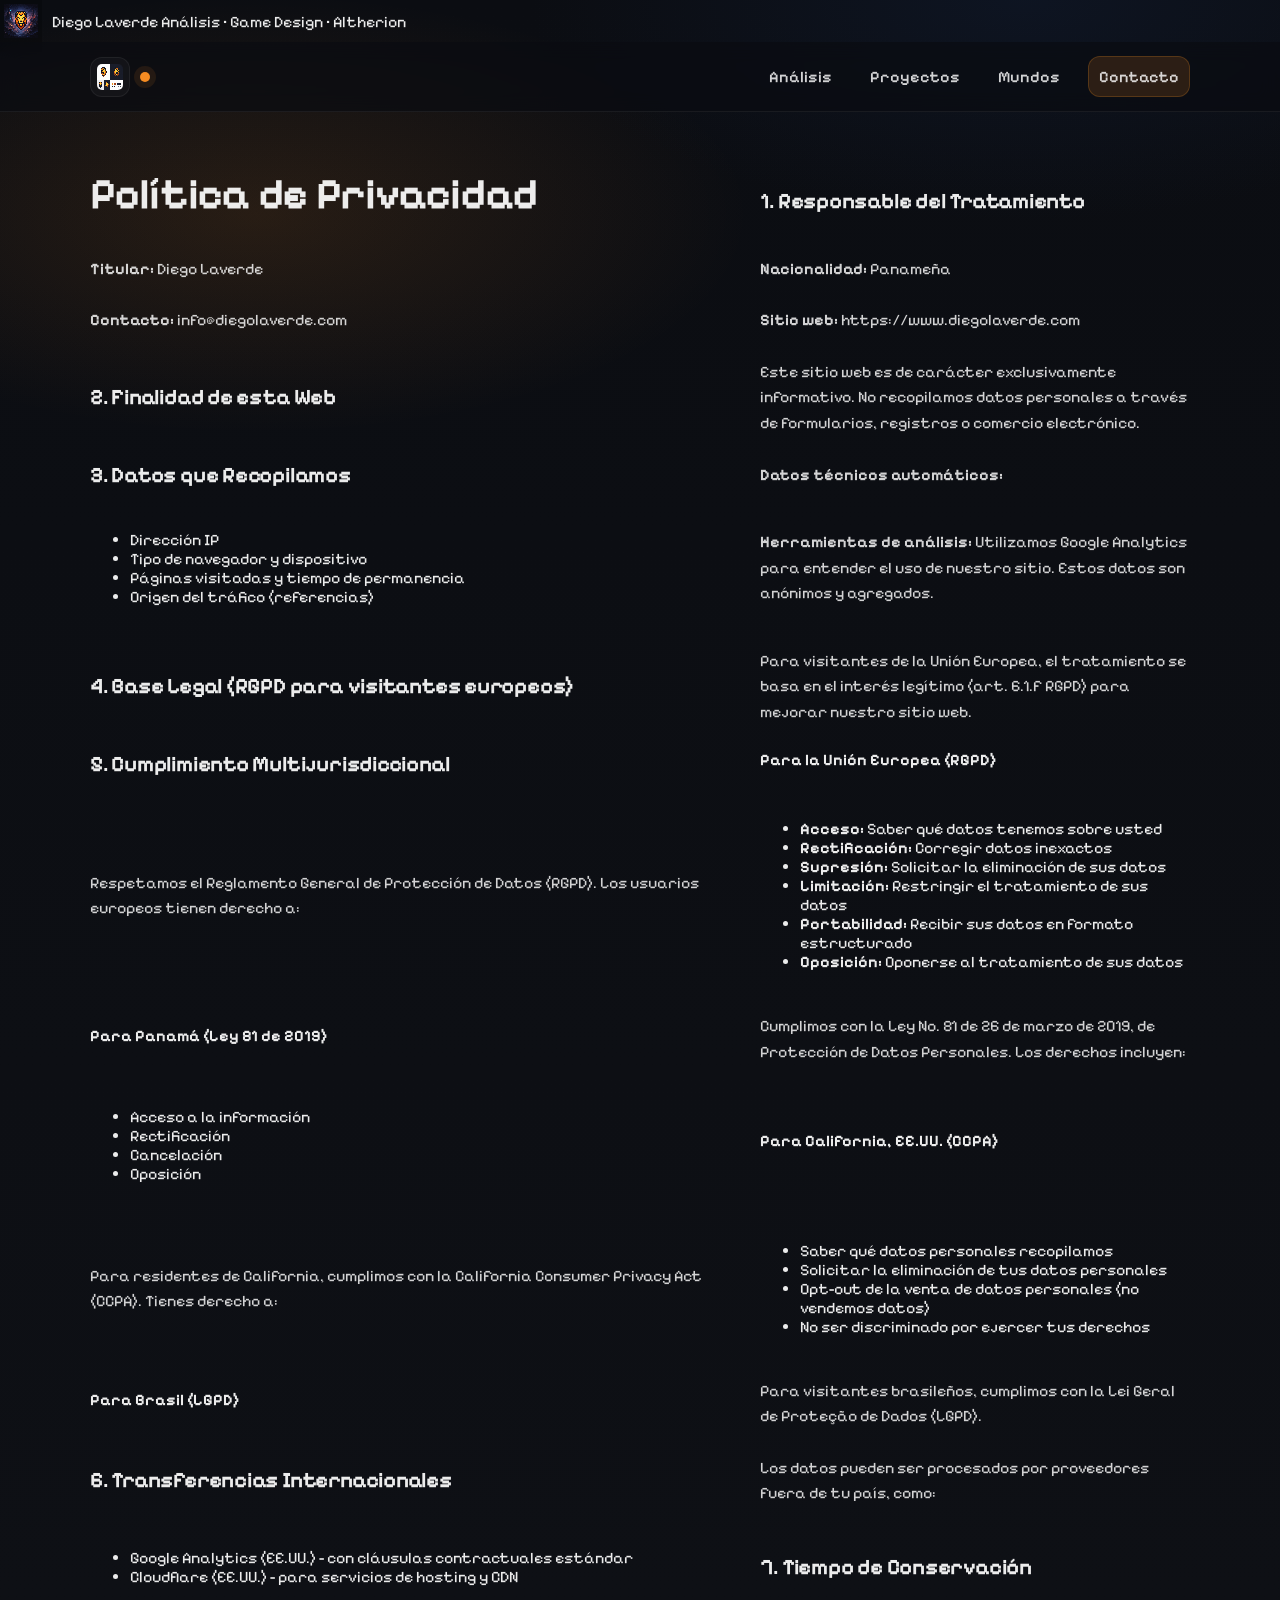
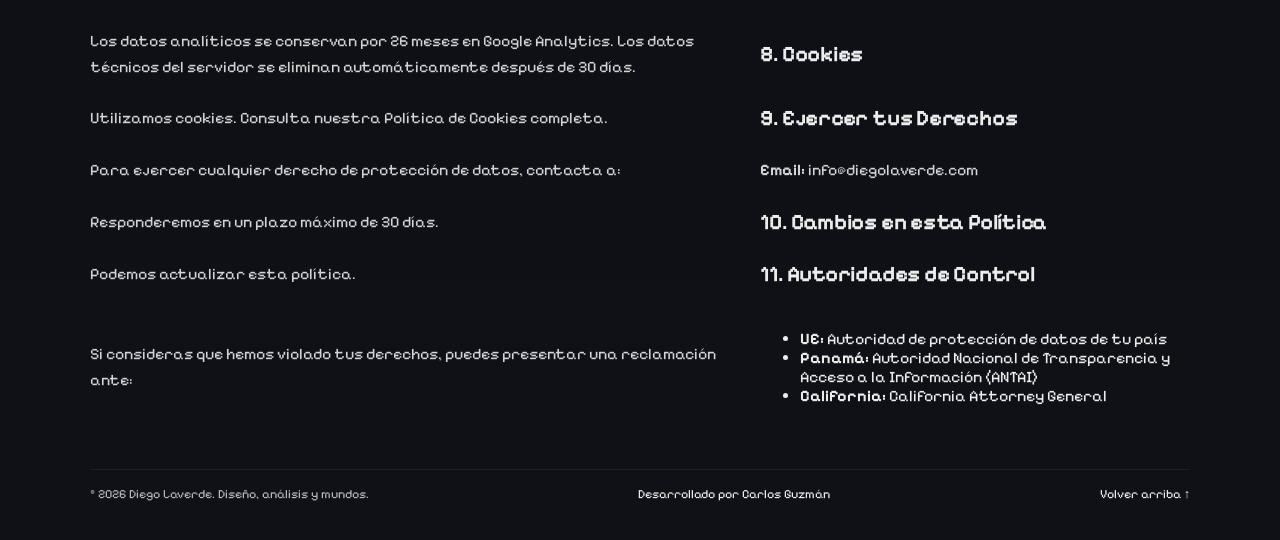
==== privacy-policy.html @ efdad576 "fea: privacy-policy" ====
<!doctype html>
<html lang="es">
<link rel="icon" href="/favicon.ico">
<head>
  <meta charset="utf-8" />
  <meta name="viewport" content="width=device-width,initial-scale=1" />
  <title>Diego Laverde — Diseño de juegos y análisis</title>
  <meta name="description" content="Diseño juegos y analizo videojuegos con mentalidad de sistema: decisiones claras, aplicables y orientadas a producción." />

  <!-- Open Graph -->
  <meta property="og:title" content="Diego Laverde — Diseño de juegos y análisis" />
  <meta property="og:description" content="Análisis aplicado, diseño de sistemas y worldbuilding con criterio profesional." />
  <meta property="og:image" content="assets/images/og-image.png" />
  <meta property="og:type" content="website" />

  <!-- Fonts -->
  <link rel="preconnect" href="https://fonts.googleapis.com">
  <link rel="preconnect" href="https://fonts.gstatic.com" crossorigin>
  <link href="https://fonts.googleapis.com/css2?family=Pixelify+Sans:wght@400..700&display=swap" rel="stylesheet">

  <!-- Favicons -->
  <link rel="icon" type="image/png" sizes="32x32" href="assets/favicons/favicon-32x32.png" />
  <link rel="icon" type="image/png" sizes="16x16" href="assets/favicons/favicon-16x16.png" />

  <link rel="stylesheet" href="styles.css" />
</head>

<body>
  <a class="brand" href="#top" aria-label="Ir al inicio">
  <img
    class="brand-logo"
    src="assets/img/hero.png"
    alt="Logo de Diego Laverde"
  >
  <span class="brand-text">
    <span class="brand-name">Diego Laverde</span>
    <span class="brand-tag">Análisis • Game Design • Altherion</span>
  </span>
</a>

  <a class="skip" href="#main">Saltar al contenido</a>

  <header class="header" id="top">
    <div class="container header__inner">
      <a class="brand" href="#top" aria-label="Inicio">
        <img class="brand__logo" src="assets/img/logo/logo-pixel.png" alt="Logo" width="40" height="40" />
        <span class="brand__dot" aria-hidden="true"></span>
      </a>

      <nav class="nav" aria-label="Principal">
        <a href="#analisis">Análisis</a>
        <a href="#proyectos">Proyectos</a>
        <a href="#mundos">Mundos</a>
        <a class="nav__cta" href="#contacto">Contacto</a>
      </nav>

      <button class="menuBtn" id="menuBtn" aria-label="Abrir menú" aria-expanded="false">
        <span></span><span></span><span></span>
      </button>
    </div>

    <div class="mobileNav" id="mobileNav" hidden>
      <a href="#analisis">Análisis</a>
      <a href="#proyectos">Proyectos</a>
      <a href="#mundos">Mundos</a>
      <a href="#contacto">Contacto</a>
    </div>
  </header>

    <main id="main">
        <section class="hero">
            <div class="container hero__grid">
                <h1>Política de Privacidad</h1>
                                
                <h2>1. Responsable del Tratamiento</h2>
                <p><strong>Titular:</strong> Diego Laverde</p>
                <p><strong>Nacionalidad:</strong> Panameña</p>
                <p><strong>Contacto:</strong> info@diegolaverde.com</p>
                <p><strong>Sitio web:</strong> https://www.diegolaverde.com</p>
                
                <h2>2. Finalidad de esta Web</h2>
                <p>Este sitio web es de carácter exclusivamente informativo. No recopilamos datos personales a través de formularios, registros o comercio electrónico.</p>
                
                <h2>3. Datos que Recopilamos</h2>
                <p><strong>Datos técnicos automáticos:</strong></p>
                <ul>
                    <li>Dirección IP</li>
                    <li>Tipo de navegador y dispositivo</li>
                    <li>Páginas visitadas y tiempo de permanencia</li>
                    <li>Origen del tráfico (referencias)</li>
                </ul>
                
                <p><strong>Herramientas de análisis:</strong> Utilizamos Google Analytics para entender el uso de nuestro sitio. Estos datos son anónimos y agregados.</p>
                
                <h2>4. Base Legal (RGPD para visitantes europeos)</h2>
                <p>Para visitantes de la Unión Europea, el tratamiento se basa en el interés legítimo (art. 6.1.f RGPD) para mejorar nuestro sitio web.</p>
                
                <h2>5. Cumplimiento Multijurisdiccional</h2>
                
                <h3>Para la Unión Europea (RGPD)</h3>
                <p>Respetamos el Reglamento General de Protección de Datos (RGPD). Los usuarios europeos tienen derecho a:</p>
                <ul>
                    <li><strong>Acceso:</strong> Saber qué datos tenemos sobre usted</li>
                    <li><strong>Rectificación:</strong> Corregir datos inexactos</li>
                    <li><strong>Supresión:</strong> Solicitar la eliminación de sus datos</li>
                    <li><strong>Limitación:</strong> Restringir el tratamiento de sus datos</li>
                    <li><strong>Portabilidad:</strong> Recibir sus datos en formato estructurado</li>
                    <li><strong>Oposición:</strong> Oponerse al tratamiento de sus datos</li>
                </ul>
                
                <h3>Para Panamá (Ley 81 de 2019)</h3>
                <p>Cumplimos con la Ley No. 81 de 26 de marzo de 2019, de Protección de Datos Personales. Los derechos incluyen:</p>
                <ul>
                    <li>Acceso a la información</li>
                    <li>Rectificación</li>
                    <li>Cancelación</li>
                    <li>Oposición</li>
                </ul>
                
                <h3>Para California, EE.UU. (CCPA)</h3>
                <p>Para residentes de California, cumplimos con la California Consumer Privacy Act (CCPA). Tienes derecho a:</p>
                <ul>
                    <li>Saber qué datos personales recopilamos</li>
                    <li>Solicitar la eliminación de tus datos personales</li>
                    <li>Opt-out de la venta de datos personales (no vendemos datos)</li>
                    <li>No ser discriminado por ejercer tus derechos</li>
                </ul>
                
                <h3>Para Brasil (LGPD)</h3>
                <p>Para visitantes brasileños, cumplimos con la Lei Geral de Proteção de Dados (LGPD).</p>
                
                <h2>6. Transferencias Internacionales</h2>
                <p>Los datos pueden ser procesados por proveedores fuera de tu país, como:</p>
                <ul>
                    <li>Google Analytics (EE.UU.) - con cláusulas contractuales estándar</li>
                    <li>Cloudflare (EE.UU.) - para servicios de hosting y CDN</li>
                </ul>
                
                <h2>7. Tiempo de Conservación</h2>
                <p>Los datos analíticos se conservan por 26 meses en Google Analytics. Los datos técnicos del servidor se eliminan automáticamente después de 30 días.</p>
                
                <h2>8. Cookies</h2>
                <p>Utilizamos cookies. Consulta nuestra <a href="/politica-cookies.html">Política de Cookies</a> completa.</p>
                
                <h2>9. Ejercer tus Derechos</h2>
                <p>Para ejercer cualquier derecho de protección de datos, contacta a:</p>
                <p><strong>Email:</strong> info@diegolaverde.com</p>
                <p>Responderemos en un plazo máximo de 30 días.</p>
                
                <h2>10. Cambios en esta Política</h2>
                <p>Podemos actualizar esta política.</p>
                
                <h2>11. Autoridades de Control</h2>
                <p>Si consideras que hemos violado tus derechos, puedes presentar una reclamación ante:</p>
                <ul>
                    <li><strong>UE:</strong> Autoridad de protección de datos de tu país</li>
                    <li><strong>Panamá:</strong> Autoridad Nacional de Transparencia y Acceso a la Información (ANTAI)</li>
                    <li><strong>California:</strong> California Attorney General</li>
                </ul>
            </div>
        </section>
    </main>
    
  <footer class="footer">
    <div class="container footer__inner">
      <span class="muted tiny">© <span id="year"></span> Diego Laverde. Diseño, análisis y mundos.</span>
      <span class="tiny">Desarrollado por Carlos Guzmán</span>
      <a class="tiny" href="#top">Volver arriba ↑</a>
    </div>
  </footer>

  <script src="script.js"></script>
</body>
</html>
---- styles.css ----
:root{
  --gold:#F68C22;
  --gold2:#C66B16;
  --navy:#13223F;
  --ink:#1A1A1A;
  --paper:#FFFFFF;

  --bg: #0f1116;
  --card: rgba(255,255,255,0.06);
  --card2: rgba(255,255,255,0.04);
  --stroke: rgba(255,255,255,0.10);
  --text: rgba(255,255,255,0.92);
  --muted: rgba(255,255,255,0.70);

  --radius: 18px;
  --shadow: 0 14px 40px rgba(0,0,0,0.35);
  --max: 1100px;
}
.brand-logo{
  width: 42px;
  height: 42px;
  image-rendering: pixelated;
  border: var(--px) solid var(--line);
  background: rgba(0,0,0,0.25);
  padding: 4px;
  box-shadow: 0 10px 0 rgba(0,0,0,0.35);
}

*{ box-sizing: border-box; }
html{ scroll-behavior:smooth; }
body{
  margin:0;
  /* font-family: ui-sans-serif, system-ui, -apple-system, Segoe UI, Roboto, Helvetica, Arial, "Apple Color Emoji","Segoe UI Emoji";*/
  font-family: "Pixelify Sans", sans-serif;
  background:
    radial-gradient(900px 400px at 20% 10%, rgba(246,140,34,0.12), transparent 55%),
    radial-gradient(900px 400px at 80% 0%, rgba(19,34,63,0.35), transparent 55%),
    linear-gradient(180deg, #0b0d12, var(--bg));
  color: var(--text);
}

a{ color:inherit; text-decoration:none; }
a:hover{ opacity:0.92; }
img{ max-width:100%; display:block; }

.container{
  width:min(var(--max), calc(100% - 40px));
  margin: 0 auto;
}

.skip{
  position:absolute; left:-9999px; top:auto; width:1px; height:1px; overflow:hidden;
}
.skip:focus{
  left:12px; top:12px; width:auto; height:auto;
  padding:10px 12px;
  border-radius:12px;
  background: rgba(0,0,0,0.8);
  border: 1px solid var(--stroke);
}

.header{
  position:sticky; top:0; z-index:50;
  backdrop-filter: blur(10px);
  background: rgba(10,12,18,0.70);
  border-bottom: 1px solid rgba(255,255,255,0.06);
}
.header__inner{
  display:flex; align-items:center; justify-content:space-between;
  padding: 14px 0;
}

.brand{
  display:flex; align-items:center; gap:10px;
}
.brand__logo{
  image-rendering: pixelated;
  border-radius: 12px;
  background: rgba(255,255,255,0.03);
  border: 1px solid rgba(255,255,255,0.06);
  padding:6px;
}
.brand__dot{
  width:10px; height:10px; border-radius:999px;
  background: var(--gold);
  box-shadow: 0 0 0 6px rgba(246,140,34,0.10);
}

.nav{
  display:flex; align-items:center; gap:18px;
  font-weight: 560;
}
.nav a{
  padding:10px 10px;
  border-radius: 12px;
  color: rgba(255,255,255,0.82);
}
.nav a:hover{
  background: rgba(255,255,255,0.06);
}
.nav__cta{
  background: rgba(246,140,34,0.14);
  border: 1px solid rgba(246,140,34,0.22);
  color: rgba(255,255,255,0.92);
}

.menuBtn{
  display:none;
  width:44px; height:44px;
  background: rgba(255,255,255,0.04);
  border: 1px solid rgba(255,255,255,0.08);
  border-radius: 14px;
  cursor:pointer;
}
.menuBtn span{
  display:block;
  width:18px; height:2px;
  background: rgba(255,255,255,0.85);
  margin: 4px auto;
  border-radius: 10px;
}

.mobileNav{
  border-top: 1px solid rgba(255,255,255,0.06);
  padding: 10px 0 14px;
}
.mobileNav a{
  display:block;
  padding: 12px 20px;
  color: rgba(255,255,255,0.85);
}
.mobileNav a:hover{
  background: rgba(255,255,255,0.06);
}

/* HERO */
.hero{
  padding: 60px 0 26px;
}
.hero__grid{
  display:grid;
  grid-template-columns: 1.2fr 0.8fr;
  gap: 26px;
  align-items: center;
}
.hero__mark{
  width: 88px;
  border-radius: 20px;
  background: rgba(255,255,255,0.04);
  border: 1px solid rgba(255,255,255,0.08);
  padding: 14px;
  margin-bottom: 18px;
}
.hero__mark img{ opacity: 0.95; }

h1{
  font-size: clamp(30px, 3.4vw, 46px);
  line-height: 1.05;
  margin: 0 0 12px;
  letter-spacing: -0.02em;
}
.lead{
  margin:0 0 18px;
  color: var(--muted);
  font-size: 16px;
  line-height: 1.6;
  max-width: 56ch;
}

.ctaRow{ display:flex; gap:12px; margin: 14px 0 18px; flex-wrap: wrap; }
.btn{
  display:inline-flex; align-items:center; justify-content:center;
  padding: 12px 14px;
  border-radius: 14px;
  border: 1px solid rgba(255,255,255,0.10);
  font-weight: 650;
}
.btn--primary{
  background: linear-gradient(180deg, rgba(246,140,34,0.95), rgba(198,107,22,0.95));
  border-color: rgba(246,140,34,0.35);
  box-shadow: 0 12px 30px rgba(246,140,34,0.18);
}
.btn--ghost{
  background: rgba(255,255,255,0.04);
}

.chips{ display:flex; gap:10px; flex-wrap: wrap; }
.chip{
  padding: 8px 10px;
  border-radius: 999px;
  border: 1px solid rgba(255,255,255,0.10);
  background: rgba(255,255,255,0.04);
  color: rgba(255,255,255,0.78);
  font-size: 13px;
}

.heroCard{
  border-radius: 22px;
  background: rgba(255,255,255,0.04);
  border: 1px solid rgba(255,255,255,0.08);
  box-shadow: var(--shadow);
  overflow:hidden;
}
.heroCard__img{
  width:100%;
  height: 340px;
  object-fit: cover;
  image-rendering: pixelated;
  opacity: 0.95;
}

/* SECTIONS */
.section{ padding: 52px 0; }
.section--alt{
  background: rgba(255,255,255,0.03);
  border-top: 1px solid rgba(255,255,255,0.05);
  border-bottom: 1px solid rgba(255,255,255,0.05);
}
.section__head{
  display:flex; align-items:flex-end; justify-content:space-between;
  gap: 20px;
  margin-bottom: 18px;
}
h2{
  margin:0;
  font-size: 22px;
  letter-spacing: -0.01em;
}
.muted{ color: var(--muted); }
.tiny{ font-size: 12.5px; }

.grid3{
  display:grid;
  grid-template-columns: repeat(3, 1fr);
  gap: 14px;
}

.card, .mini, .post{
  background: rgba(255,255,255,0.04);
  border: 1px solid rgba(255,255,255,0.08);
  border-radius: var(--radius);
  padding: 16px;
  box-shadow: 0 10px 26px rgba(0,0,0,0.18);
}
.card__icon{
  width: 42px;
  height: 42px;
  border-radius: 14px;
  background: rgba(246,140,34,0.12);
  border: 1px solid rgba(246,140,34,0.18);
  padding: 8px;
  margin-bottom: 10px;
}
.card__icon img{ image-rendering: pixelated; opacity: 0.95; }

h3{ margin: 0 0 8px; font-size: 16px; }
p{ margin: 0; line-height: 1.6; color: rgba(255,255,255,0.82); }
.card__link, .mini__link, .post__link{
  display:inline-block;
  margin-top: 12px;
  color: rgba(246,140,34,0.95);
  font-weight: 650;
}

.mini__tag{
  display:inline-flex;
  font-size: 12px;
  padding: 6px 10px;
  border-radius: 999px;
  background: rgba(255,255,255,0.04);
  border: 1px solid rgba(255,255,255,0.08);
  margin-bottom: 10px;
}

/* CONTACT */
.contact{
  display:grid;
  grid-template-columns: 1.1fr 0.9fr;
  gap: 16px;
  align-items: start;
}
.contact__box{
  background: rgba(0,0,0,0.25);
  border: 1px solid rgba(255,255,255,0.08);
  border-radius: var(--radius);
  padding: 16px;
}
.contact__links{
  display:flex; gap:14px; flex-wrap: wrap;
  margin-top: 12px;
}
.contact__links a{
  padding: 8px 10px;
  border-radius: 12px;
  background: rgba(255,255,255,0.04);
  border: 1px solid rgba(255,255,255,0.08);
}

/* FOOTER */
.footer{
  padding: 22px 0 38px;
}
.footer__inner{
  display:flex; justify-content:space-between; align-items:center;
  gap: 14px;
  border-top: 1px solid rgba(255,255,255,0.06);
  padding-top: 16px;
}

/* Responsive */
@media (max-width: 900px){
  .hero__grid{ grid-template-columns: 1fr; }
  .heroCard__img{ height: 260px; }
  .grid3{ grid-template-columns: 1fr; }
  .contact{ grid-template-columns: 1fr; }
  .nav{ display:none; }
  .menuBtn{ display:block; }
}
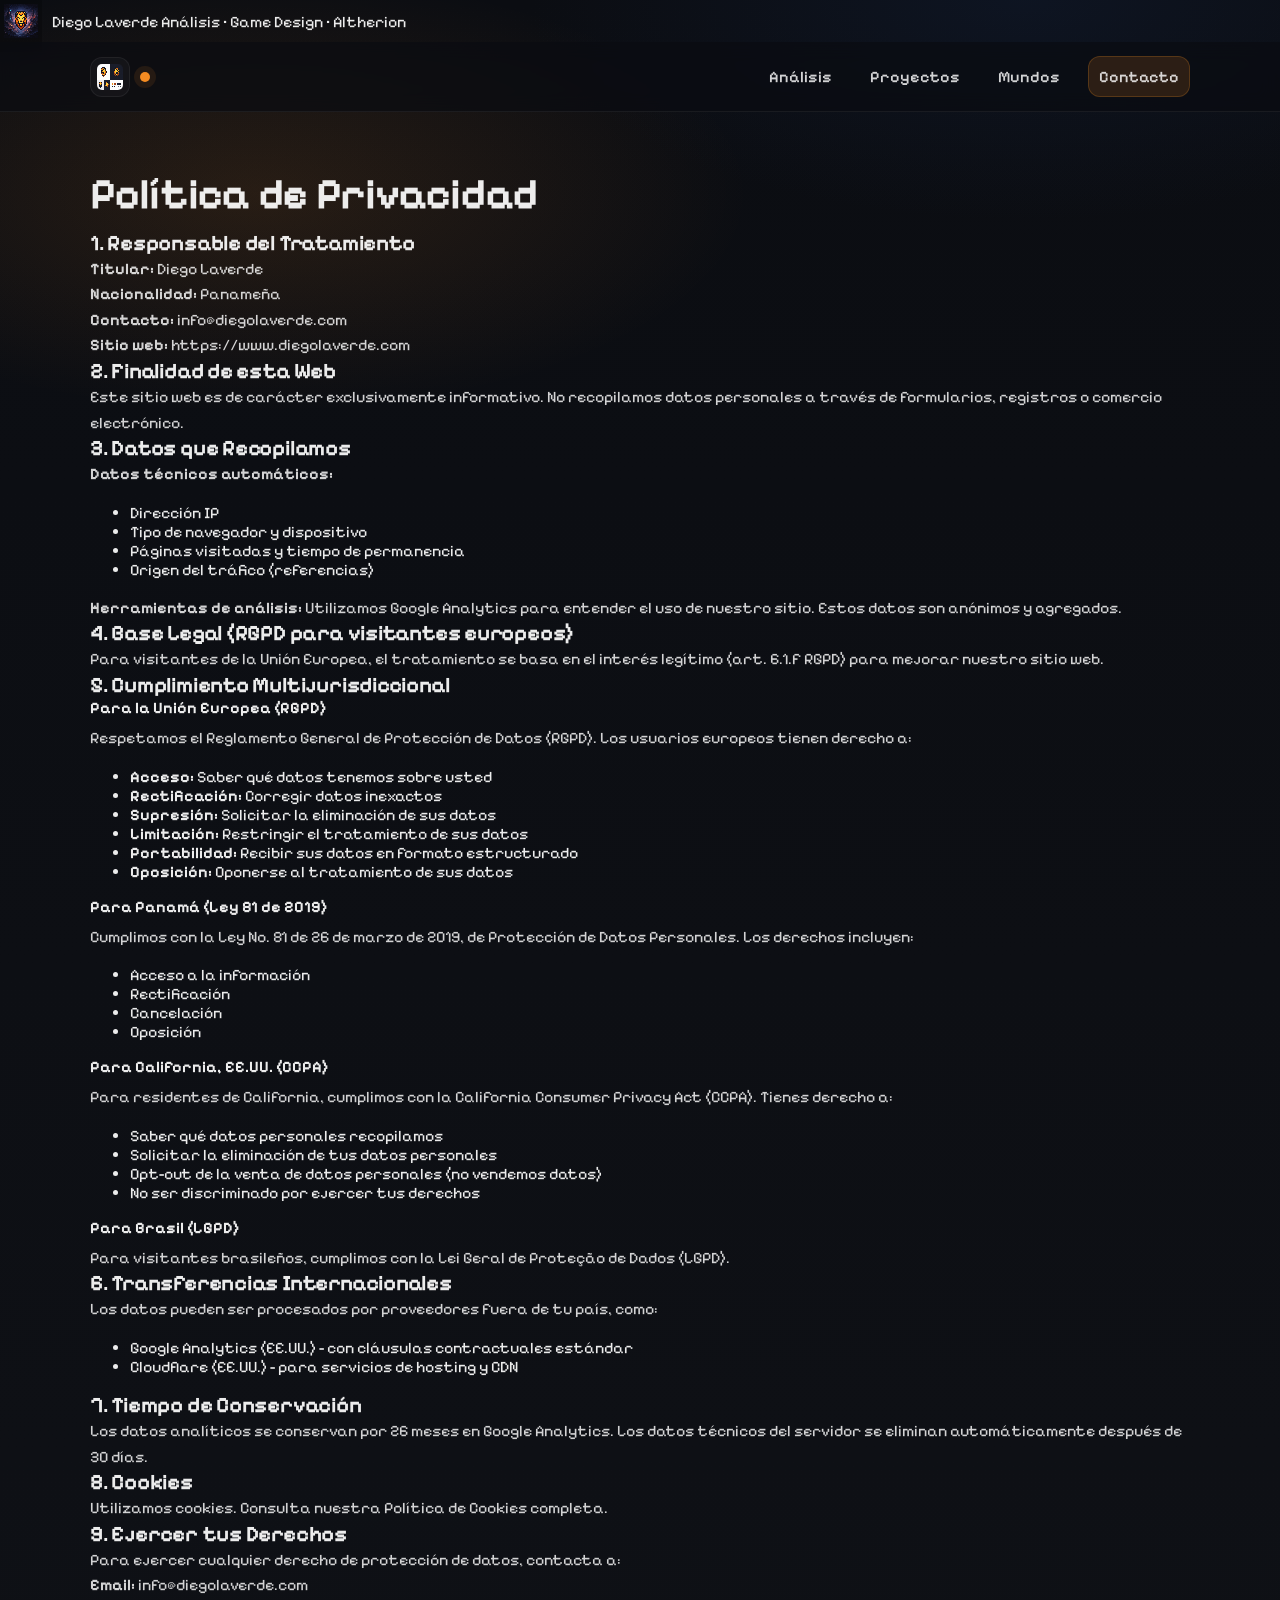
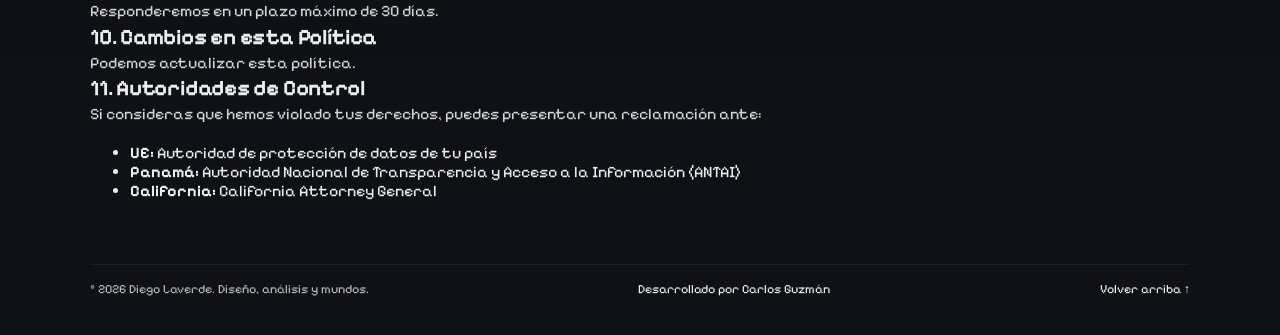
==== commit 0a2a3c05: "fea: privacy-policy html updated" ====
--- a/privacy-policy.html
+++ b/privacy-policy.html
@@ -48,10 +48,10 @@
       </a>
 
       <nav class="nav" aria-label="Principal">
-        <a href="#analisis">Análisis</a>
-        <a href="#proyectos">Proyectos</a>
-        <a href="#mundos">Mundos</a>
-        <a class="nav__cta" href="#contacto">Contacto</a>
+        <a href="index.html#analisis">Análisis</a>
+        <a href="index.html#proyectos">Proyectos</a>
+        <a href="index.html#mundos">Mundos</a>
+        <a class="nav__cta" href="index.html#contacto">Contacto</a>
       </nav>
 
       <button class="menuBtn" id="menuBtn" aria-label="Abrir menú" aria-expanded="false">
@@ -60,16 +60,16 @@
     </div>
 
     <div class="mobileNav" id="mobileNav" hidden>
-      <a href="#analisis">Análisis</a>
-      <a href="#proyectos">Proyectos</a>
-      <a href="#mundos">Mundos</a>
-      <a href="#contacto">Contacto</a>
+      <a href="index.html#analisis">Análisis</a>
+      <a href="index.html#proyectos">Proyectos</a>
+      <a href="index.html#mundos">Mundos</a>
+      <a href="index.html#contacto">Contacto</a>
     </div>
   </header>
 
     <main id="main">
         <section class="hero">
-            <div class="container hero__grid">
+            <div class="container">
                 <h1>Política de Privacidad</h1>
                                 
                 <h2>1. Responsable del Tratamiento</h2>
